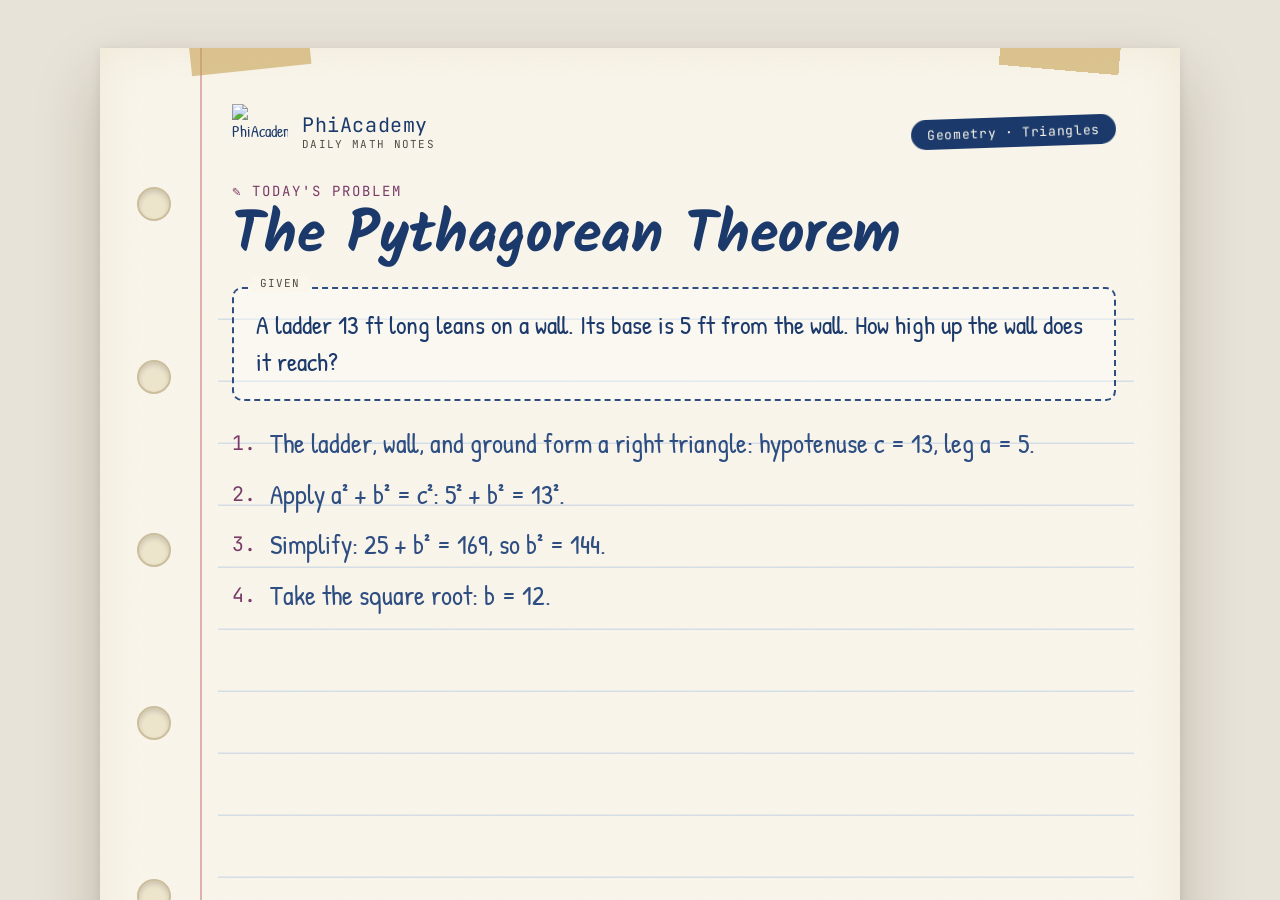
==== example-output.html @ 8d9c0b62 "Add files via upload" ====
<!DOCTYPE html>
<html lang="en">
<head>
<meta charset="UTF-8">
<meta name="viewport" content="width=1080, initial-scale=1.0">
<title>PhiAcademy — Example Output (Pythagorean Theorem)</title>
<!--
  This file is a fully static, hard-coded render of a finished card.
  It has no JS dependency and will never change — use it as a visual
  reference for what the generator produces, or as a fixture in tests.
-->
<link rel="preconnect" href="https://fonts.googleapis.com">
<link rel="preconnect" href="https://fonts.gstatic.com" crossorigin>
<link href="https://fonts.googleapis.com/css2?family=Kalam:wght@400;700&family=Patrick+Hand&family=JetBrains+Mono:wght@400;500;700&display=swap" rel="stylesheet">
<link rel="stylesheet" href="../style.css">
<style>
  html, body { background: #E8E3D8; }
  .stage-wrap { padding: 48px 24px; }
</style>
</head>
<body>
<div class="stage-wrap">
  <div class="card theme-plum">
    <div class="card__grain"></div>
    <div class="card__edge"></div>
    <span class="card__tape card__tape--tl"></span>
    <span class="card__tape card__tape--tr"></span>
    <div class="card__holes">
      <span></span><span></span><span></span><span></span><span></span><span></span><span></span>
    </div>
    <div class="card__margin"></div>
    <div class="card__rules"></div>

    <div class="card__content">
      <div class="card__header">
        <div class="card__brand">
          <img class="card__brand-badge" src="../assets/logos/phiacademy-logo.png" alt="PhiAcademy">
          <div class="card__brand-name">PhiAcademy<small>DAILY MATH NOTES</small></div>
        </div>
        <div class="card__tag">Geometry · Triangles</div>
      </div>

      <div class="card__eyebrow">Today's Problem</div>
      <h2 class="card__title">The Pythagorean Theorem</h2>

      <div class="card__problem">A ladder 13 ft long leans on a wall. Its base is 5 ft from the wall. How high up the wall does it reach?</div>

      <ol class="card__steps">
        <li>The ladder, wall, and ground form a right triangle: hypotenuse c = 13, leg a = 5.</li>
        <li>Apply a² + b² = c²: 5² + b² = 13².</li>
        <li>Simplify: 25 + b² = 169, so b² = 144.</li>
        <li>Take the square root: b = 12.</li>
      </ol>

      <div class="card__answer-row">
        <div style="font-family:var(--font-body); font-size:26px; flex:1;">So the ladder reaches <span class="hl">12 ft</span> up the wall</div>
        <div class="card__answer-wrap">
          <svg viewBox="0 0 100 100" preserveAspectRatio="none">
            <path d="M 6.7 51.2 Q 8.0 50.0 11.8 17.4 Q 14.0 14.0 47.3 6.1 Q 50.0 4.0 83.6 9.4 Q 86.0 12.0 92.2 46.7 Q 95.0 50.0 90.6 87.4 Q 88.0 90.0 52.7 100.0 Q 50.0 97.0 12.6 89.1 Q 10.0 86.0 6.7 51.2" />
          </svg>
          <span class="card__answer">h = 12 ft</span>
        </div>
        <div class="card__stamp">✓</div>
      </div>

      <div class="card__footer">
        <div class="card__hashtags">#geometry #pythagoreantheorem #mathclass #stem</div>
        <div class="card__pageno">
          <span class="card__handle">@phiacademy</span><br>
          <span>No. 031</span>
        </div>
      </div>
    </div>
    <div class="card__fold"></div>
  </div>
</div>
</body>
</html>
---- style.css ----
/* ==========================================================================
   PhiAcademy — Mathematics Social Card Generator
   Design system: "graded notebook page"
   Tokens live at the top. Everything else derives from them.
   ========================================================================== */

:root {
  /* ---- palette: real notebook materials, not a template default ---- */
  --paper:        #FAF6EC;   /* warm ivory notebook paper   */
  --paper-edge:   #EFE8D6;   /* shadowed paper edge         */
  --ink:          #1B3A6B;   /* navy fountain-pen ink       */
  --ink-soft:     #2E4E82;   /* lighter ink for sub-text    */
  --graphite:     #514C46;   /* pencil / secondary text     */
  --rule-blue:    #B7CCE3;   /* faint ruled lines           */
  --margin-red:   #D08E8E;   /* vertical margin rule        */
  --red-pen:      #B4302A;   /* teacher's red pen           */
  --highlighter:  #FFE066;   /* yellow highlighter marker   */
  --gold-tape:    #C49B47;   /* washi-tape / gold accent    */
  --shadow:       rgba(35, 24, 10, 0.22);
  --hole-fill:    #EDE4CC;
  --hole-edge:    #CBBE9C;

  /* ---- theme overrides (swappable per-card via .theme-*) ---- */
  --accent: var(--red-pen);
  --highlight: var(--highlighter);

  /* ---- type ---- */
  --font-display: 'Kalam', 'Segoe Print', cursive;
  --font-body: 'Patrick Hand', 'Comic Sans MS', cursive;
  --font-mono: 'JetBrains Mono', 'Courier New', monospace;

  /* ---- card geometry (Instagram portrait, native px) ---- */
  --card-w: 1080px;
  --card-h: 1350px;
}

/* Theme variants — swap the "pen" and "highlighter", keep paper constant */
.theme-navy   { --accent: #B4302A; --highlight: #FFE066; }
.theme-emerald{ --accent: #1E6E4F; --highlight: #B7EFC5; }
.theme-plum   { --accent: #7A3B69; --highlight: #F3C6E8; }

* { box-sizing: border-box; }

html, body {
  margin: 0;
  padding: 0;
  background: #E8E3D8;
  font-family: var(--font-body);
  color: var(--ink);
}

::selection { background: var(--highlighter); color: var(--ink); }

/* ==========================================================================
   App chrome (editor shell) — deliberately quiet so the card is the focus
   ========================================================================== */

.app {
  min-height: 100vh;
  display: grid;
  grid-template-columns: 380px 1fr;
}

.panel {
  background: #FFFFFF;
  border-right: 1px solid #E3E0D8;
  padding: 28px 26px 120px;
  overflow-y: auto;
  height: 100vh;
  position: sticky;
  top: 0;
}

.panel__brand {
  display: flex;
  align-items: center;
  gap: 12px;
  margin-bottom: 6px;
}

.panel__brand img { width: 40px; height: 40px; }

.panel__brand h1 {
  font-family: var(--font-mono);
  font-size: 15px;
  letter-spacing: 0.04em;
  margin: 0;
  color: var(--ink);
}

.panel__sub {
  font-size: 12.5px;
  color: var(--graphite);
  margin: 0 0 26px;
  line-height: 1.5;
}

.field { margin-bottom: 18px; }

.field label {
  display: flex;
  justify-content: space-between;
  align-items: baseline;
  font-family: var(--font-mono);
  font-size: 10.5px;
  letter-spacing: 0.06em;
  text-transform: uppercase;
  color: var(--graphite);
  margin-bottom: 6px;
}

.field label span.hint { text-transform: none; letter-spacing: 0; opacity: 0.6; }

.field input,
.field textarea,
.field select {
  width: 100%;
  font-family: var(--font-body);
  font-size: 16px;
  padding: 9px 11px;
  border: 1.5px solid #DCD6C8;
  border-radius: 6px;
  background: #FCFAF4;
  color: var(--ink);
  resize: vertical;
}

.field textarea { min-height: 74px; line-height: 1.4; }

.field input:focus,
.field textarea:focus,
.field select:focus {
  outline: none;
  border-color: var(--ink-soft);
  box-shadow: 0 0 0 3px rgba(46, 78, 130, 0.14);
}

.theme-swatches { display: flex; gap: 10px; }
.theme-swatches button {
  flex: 1;
  height: 34px;
  border-radius: 6px;
  border: 2px solid transparent;
  cursor: pointer;
  font-family: var(--font-mono);
  font-size: 10px;
}
.theme-swatches button[data-theme="navy"]    { background: #F4E3E1; color: #7a1f1f; }
.theme-swatches button[data-theme="emerald"] { background: #E0F1E7; color: #14432f; }
.theme-swatches button[data-theme="plum"]    { background: #F3E4EF; color: #5a2a4d; }
.theme-swatches button.active { border-color: var(--ink); }

.btn-row { display: flex; gap: 10px; margin-top: 22px; flex-wrap: wrap; }

button.action {
  font-family: var(--font-mono);
  font-size: 11.5px;
  letter-spacing: 0.03em;
  border: 1.5px solid var(--ink);
  background: var(--paper);
  color: var(--ink);
  padding: 10px 14px;
  border-radius: 6px;
  cursor: pointer;
  transition: transform 0.08s ease, background 0.15s ease;
}
button.action:hover { background: var(--ink); color: var(--paper); }
button.action:active { transform: scale(0.97); }
button.action.primary { background: var(--ink); color: var(--paper); }
button.action.primary:hover { background: var(--ink-soft); }

.url-out {
  margin-top: 14px;
  font-family: var(--font-mono);
  font-size: 10.5px;
  word-break: break-all;
  background: #F4F1E7;
  border: 1px dashed #CFC7AE;
  border-radius: 6px;
  padding: 10px;
  color: var(--graphite);
  max-height: 90px;
  overflow-y: auto;
}

.stage-wrap {
  height: 100vh;
  overflow: auto;
  display: flex;
  align-items: flex-start;
  justify-content: center;
  padding: 48px 24px;
}

.stage {
  transform-origin: top center;
  flex-shrink: 0;
}

/* Embed mode: automation-friendly, no chrome, card rendered at native size */
body.embed { background: var(--paper); }
body.embed .panel { display: none; }
body.embed .app { display: block; }
body.embed .stage-wrap { padding: 0; height: auto; display: block; }
body.embed .stage { transform: none !important; }

/* ==========================================================================
   THE CARD — signature component
   ========================================================================== */

.card {
  width: var(--card-w);
  height: var(--card-h);
  background: var(--paper);
  position: relative;
  overflow: hidden;
  box-shadow: 0 30px 60px var(--shadow), 0 2px 10px rgba(0,0,0,0.08);
  color: var(--ink);
}

/* subtle paper grain */
.card__grain {
  position: absolute;
  inset: 0;
  opacity: 0.05;
  mix-blend-mode: multiply;
  pointer-events: none;
  background-image: url("data:image/svg+xml,%3Csvg xmlns='http://www.w3.org/2000/svg' width='120' height='120'%3E%3Cfilter id='n'%3E%3CfeTurbulence type='fractalNoise' baseFrequency='0.9' numOctaves='2' stitchTiles='stitch'/%3E%3C/filter%3E%3Crect width='100%25' height='100%25' filter='url(%23n)'/%3E%3C/svg%3E");
}

/* shadowed edge to feel like a page lifted off a stack */
.card__edge {
  position: absolute;
  inset: 0;
  pointer-events: none;
  box-shadow: inset 0 0 46px var(--paper-edge);
}

/* ruled lines across the writable area */
.card__rules {
  position: absolute;
  top: 210px;
  left: 118px;
  right: 46px;
  bottom: 150px;
  background-image: repeating-linear-gradient(
    to bottom,
    transparent 0,
    transparent 60px,
    var(--rule-blue) 61px,
    var(--rule-blue) 62px
  );
  opacity: 0.55;
  pointer-events: none;
}

/* red vertical margin rule */
.card__margin {
  position: absolute;
  top: 0;
  bottom: 0;
  left: 100px;
  width: 2px;
  background: var(--margin-red);
  opacity: 0.65;
}

/* spiral-bound holes down the left edge */
.card__holes {
  position: absolute;
  top: 0;
  bottom: 0;
  left: 34px;
  width: 40px;
  display: flex;
  flex-direction: column;
  justify-content: space-evenly;
  align-items: center;
  pointer-events: none;
}
.card__holes span {
  width: 34px;
  height: 34px;
  border-radius: 50%;
  background: var(--hole-fill);
  border: 2px solid var(--hole-edge);
  box-shadow: inset 0 3px 5px rgba(0,0,0,0.14);
}

/* dog-ear fold, bottom right */
.card__fold {
  position: absolute;
  right: 0;
  bottom: 0;
  width: 74px;
  height: 74px;
  background: linear-gradient(135deg, transparent 49%, var(--paper-edge) 50%);
  box-shadow: -3px -3px 10px rgba(0,0,0,0.06);
}

/* ---- content layer ---- */
.card__content {
  position: relative;
  z-index: 2;
  height: 100%;
  padding: 56px 64px 48px 132px;
  display: flex;
  flex-direction: column;
}

.card__header {
  display: flex;
  align-items: center;
  justify-content: space-between;
  margin-bottom: 22px;
}

.card__brand {
  display: flex;
  align-items: center;
  gap: 14px;
}

.card__brand-badge {
  width: 56px;
  height: 56px;
  flex-shrink: 0;
}

.card__brand-name {
  font-family: var(--font-mono);
  font-size: 20px;
  letter-spacing: 0.03em;
  color: var(--ink);
  line-height: 1.1;
}

.card__brand-name small {
  display: block;
  font-size: 11px;
  color: var(--graphite);
  letter-spacing: 0.12em;
  margin-top: 2px;
}

.card__tag {
  font-family: var(--font-mono);
  font-size: 13px;
  letter-spacing: 0.05em;
  color: var(--paper);
  background: var(--ink);
  padding: 7px 16px 6px;
  border-radius: 20px;
  transform: rotate(-2deg);
  white-space: nowrap;
}

.card__eyebrow {
  font-family: var(--font-mono);
  font-size: 14px;
  letter-spacing: 0.14em;
  color: var(--accent);
  text-transform: uppercase;
  margin-bottom: 6px;
}
.card__eyebrow::before { content: "✎ "; }

.card__title {
  font-family: var(--font-display);
  font-weight: 700;
  font-size: 58px;
  line-height: 1.06;
  color: var(--ink);
  margin: 0 0 20px;
  max-width: 95%;
}

.card__problem {
  border: 2px dashed var(--ink-soft);
  border-radius: 10px;
  padding: 18px 22px;
  font-family: var(--font-body);
  font-size: 26px;
  line-height: 1.42;
  color: var(--ink);
  background: rgba(255,255,255,0.35);
  margin-bottom: 22px;
  position: relative;
}
.card__problem::before {
  content: "GIVEN";
  position: absolute;
  top: -13px;
  left: 18px;
  background: var(--paper);
  padding: 0 8px;
  font-family: var(--font-mono);
  font-size: 11px;
  letter-spacing: 0.1em;
  color: var(--graphite);
}

.card__steps {
  list-style: none;
  margin: 0 0 20px;
  padding: 0;
  font-family: var(--font-body);
  font-size: 27px;
  line-height: 1.5;
  color: var(--ink-soft);
  flex: 1;
}

.card__steps li {
  display: flex;
  gap: 14px;
  margin-bottom: 10px;
}

.card__steps li::before {
  content: counter(step) ".";
  counter-increment: step;
  font-family: var(--font-mono);
  color: var(--accent);
  font-size: 20px;
  padding-top: 5px;
  flex-shrink: 0;
}

.card__steps { counter-reset: step; }

/* highlighter-marker effect on inline key phrases */
.hl {
  position: relative;
  white-space: nowrap;
  padding: 0 2px;
}
.hl::before {
  content: "";
  position: absolute;
  left: -5px;
  right: -5px;
  top: 14%;
  bottom: 6%;
  background: var(--highlight);
  transform: rotate(-1.1deg);
  z-index: -1;
  mix-blend-mode: multiply;
  border-radius: 3px 9px 4px 10px / 8px 4px 9px 3px;
  opacity: 0.9;
}

.card__answer-row {
  display: flex;
  align-items: center;
  gap: 22px;
  margin-top: auto;
}

.card__answer-wrap {
  position: relative;
  display: inline-flex;
  padding: 10px 26px;
}

.card__answer-wrap svg {
  position: absolute;
  inset: -16px;
  width: calc(100% + 32px);
  height: calc(100% + 32px);
  overflow: visible;
}
.card__answer-wrap svg path {
  fill: none;
  stroke: var(--accent);
  stroke-width: 4;
  stroke-linecap: round;
}

.card__answer {
  font-family: var(--font-display);
  font-weight: 700;
  font-size: 40px;
  color: var(--ink);
  position: relative;
  z-index: 1;
}

.card__stamp {
  font-family: var(--font-display);
  font-size: 30px;
  color: var(--accent);
  border: 3px solid var(--accent);
  border-radius: 50%;
  width: 84px;
  height: 84px;
  display: flex;
  align-items: center;
  justify-content: center;
  transform: rotate(-9deg);
  opacity: 0.92;
  flex-shrink: 0;
}

.card__footer {
  margin-top: 28px;
  padding-top: 16px;
  border-top: 2px solid var(--rule-blue);
  display: flex;
  justify-content: space-between;
  align-items: flex-end;
  font-family: var(--font-mono);
  font-size: 15px;
  color: var(--graphite);
}

.card__hashtags { max-width: 70%; line-height: 1.6; }
.card__handle { color: var(--ink); font-weight: bold; }
.card__pageno { text-align: right; white-space: nowrap; }

/* washi tape accents on the corners */
.card__tape {
  position: absolute;
  width: 120px;
  height: 34px;
  background: var(--gold-tape);
  opacity: 0.55;
  z-index: 3;
}
.card__tape--tl { top: -12px; left: 90px; transform: rotate(-6deg); }
.card__tape--tr { top: -12px; right: 60px; transform: rotate(5deg); }

/* ==========================================================================
   Responsive editor chrome
   ========================================================================== */
@media (max-width: 900px) {
  .app { grid-template-columns: 1fr; }
  .panel { position: relative; height: auto; border-right: none; border-bottom: 1px solid #E3E0D8; }
  .stage-wrap { height: auto; padding: 28px 12px 60px; }
}

/* Respect reduced motion */
@media (prefers-reduced-motion: reduce) {
  * { transition: none !important; }
}

:focus-visible { outline: 3px solid var(--ink-soft); outline-offset: 2px; }
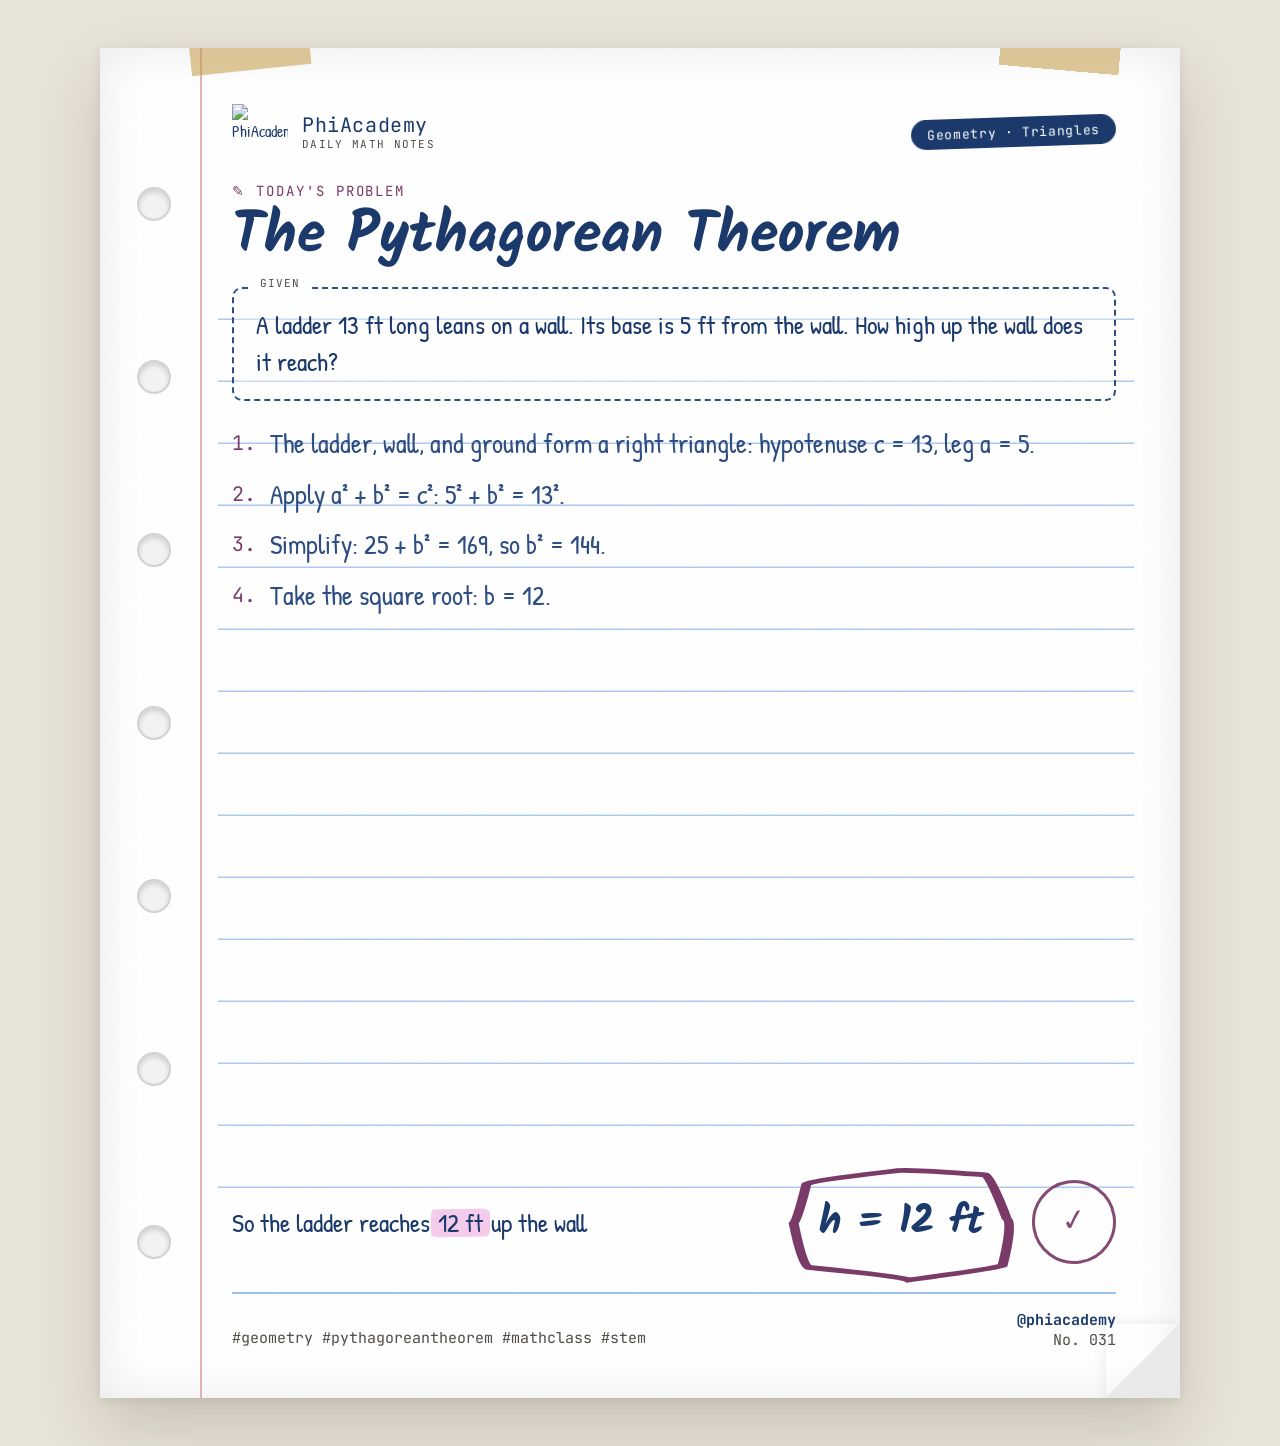
==== commit 52bcd89d: "Update example-output.html" ====
--- a/example-output.html
+++ b/example-output.html
@@ -12,7 +12,7 @@
 <link rel="preconnect" href="https://fonts.googleapis.com">
 <link rel="preconnect" href="https://fonts.gstatic.com" crossorigin>
 <link href="https://fonts.googleapis.com/css2?family=Kalam:wght@400;700&family=Patrick+Hand&family=JetBrains+Mono:wght@400;500;700&display=swap" rel="stylesheet">
-<link rel="stylesheet" href="../style.css">
+<link rel="stylesheet" href="style.css">
 <style>
   html, body { background: #E8E3D8; }
   .stage-wrap { padding: 48px 24px; }
--- a/style.css
+++ b/style.css
@@ -6,19 +6,19 @@
 
 :root {
   /* ---- palette: real notebook materials, not a template default ---- */
-  --paper:        #FAF6EC;   /* warm ivory notebook paper   */
-  --paper-edge:   #EFE8D6;   /* shadowed paper edge         */
+  --paper:        #FFFFFF;   /* clean white notebook paper  */
+  --paper-edge:   #E9E9E9;   /* shadowed paper edge         */
   --ink:          #1B3A6B;   /* navy fountain-pen ink       */
   --ink-soft:     #2E4E82;   /* lighter ink for sub-text    */
   --graphite:     #514C46;   /* pencil / secondary text     */
-  --rule-blue:    #B7CCE3;   /* faint ruled lines           */
+  --rule-blue:    #9DC1EA;   /* clear blue ruled lines      */
   --margin-red:   #D08E8E;   /* vertical margin rule        */
   --red-pen:      #B4302A;   /* teacher's red pen           */
   --highlighter:  #FFE066;   /* yellow highlighter marker   */
   --gold-tape:    #C49B47;   /* washi-tape / gold accent    */
-  --shadow:       rgba(35, 24, 10, 0.22);
-  --hole-fill:    #EDE4CC;
-  --hole-edge:    #CBBE9C;
+  --shadow:       rgba(35, 24, 10, 0.16);
+  --hole-fill:    #F2F2F2;
+  --hole-edge:    #D2D2D2;
 
   /* ---- theme overrides (swappable per-card via .theme-*) ---- */
   --accent: var(--red-pen);
@@ -57,137 +57,12 @@
 
 .app {
   min-height: 100vh;
-  display: grid;
-  grid-template-columns: 380px 1fr;
-}
-
-.panel {
-  background: #FFFFFF;
-  border-right: 1px solid #E3E0D8;
-  padding: 28px 26px 120px;
-  overflow-y: auto;
-  height: 100vh;
-  position: sticky;
-  top: 0;
-}
-
-.panel__brand {
-  display: flex;
-  align-items: center;
-  gap: 12px;
-  margin-bottom: 6px;
-}
-
-.panel__brand img { width: 40px; height: 40px; }
-
-.panel__brand h1 {
-  font-family: var(--font-mono);
-  font-size: 15px;
-  letter-spacing: 0.04em;
-  margin: 0;
-  color: var(--ink);
-}
-
-.panel__sub {
-  font-size: 12.5px;
-  color: var(--graphite);
-  margin: 0 0 26px;
-  line-height: 1.5;
-}
-
-.field { margin-bottom: 18px; }
-
-.field label {
-  display: flex;
-  justify-content: space-between;
-  align-items: baseline;
-  font-family: var(--font-mono);
-  font-size: 10.5px;
-  letter-spacing: 0.06em;
-  text-transform: uppercase;
-  color: var(--graphite);
-  margin-bottom: 6px;
-}
-
-.field label span.hint { text-transform: none; letter-spacing: 0; opacity: 0.6; }
-
-.field input,
-.field textarea,
-.field select {
-  width: 100%;
-  font-family: var(--font-body);
-  font-size: 16px;
-  padding: 9px 11px;
-  border: 1.5px solid #DCD6C8;
-  border-radius: 6px;
-  background: #FCFAF4;
-  color: var(--ink);
-  resize: vertical;
-}
-
-.field textarea { min-height: 74px; line-height: 1.4; }
-
-.field input:focus,
-.field textarea:focus,
-.field select:focus {
-  outline: none;
-  border-color: var(--ink-soft);
-  box-shadow: 0 0 0 3px rgba(46, 78, 130, 0.14);
-}
-
-.theme-swatches { display: flex; gap: 10px; }
-.theme-swatches button {
-  flex: 1;
-  height: 34px;
-  border-radius: 6px;
-  border: 2px solid transparent;
-  cursor: pointer;
-  font-family: var(--font-mono);
-  font-size: 10px;
-}
-.theme-swatches button[data-theme="navy"]    { background: #F4E3E1; color: #7a1f1f; }
-.theme-swatches button[data-theme="emerald"] { background: #E0F1E7; color: #14432f; }
-.theme-swatches button[data-theme="plum"]    { background: #F3E4EF; color: #5a2a4d; }
-.theme-swatches button.active { border-color: var(--ink); }
-
-.btn-row { display: flex; gap: 10px; margin-top: 22px; flex-wrap: wrap; }
-
-button.action {
-  font-family: var(--font-mono);
-  font-size: 11.5px;
-  letter-spacing: 0.03em;
-  border: 1.5px solid var(--ink);
-  background: var(--paper);
-  color: var(--ink);
-  padding: 10px 14px;
-  border-radius: 6px;
-  cursor: pointer;
-  transition: transform 0.08s ease, background 0.15s ease;
-}
-button.action:hover { background: var(--ink); color: var(--paper); }
-button.action:active { transform: scale(0.97); }
-button.action.primary { background: var(--ink); color: var(--paper); }
-button.action.primary:hover { background: var(--ink-soft); }
-
-.url-out {
-  margin-top: 14px;
-  font-family: var(--font-mono);
-  font-size: 10.5px;
-  word-break: break-all;
-  background: #F4F1E7;
-  border: 1px dashed #CFC7AE;
-  border-radius: 6px;
-  padding: 10px;
-  color: var(--graphite);
-  max-height: 90px;
-  overflow-y: auto;
 }
 
 .stage-wrap {
-  height: 100vh;
-  overflow: auto;
-  display: flex;
-  align-items: flex-start;
+  min-height: 100vh;
+  display: flex;
+  align-items: center;
   justify-content: center;
   padding: 48px 24px;
 }
@@ -199,9 +74,7 @@
 
 /* Embed mode: automation-friendly, no chrome, card rendered at native size */
 body.embed { background: var(--paper); }
-body.embed .panel { display: none; }
-body.embed .app { display: block; }
-body.embed .stage-wrap { padding: 0; height: auto; display: block; }
+body.embed .stage-wrap { padding: 0; height: auto; min-height: 0; display: block; }
 body.embed .stage { transform: none !important; }
 
 /* ==========================================================================
@@ -222,7 +95,7 @@
 .card__grain {
   position: absolute;
   inset: 0;
-  opacity: 0.05;
+  opacity: 0.03;
   mix-blend-mode: multiply;
   pointer-events: none;
   background-image: url("data:image/svg+xml,%3Csvg xmlns='http://www.w3.org/2000/svg' width='120' height='120'%3E%3Cfilter id='n'%3E%3CfeTurbulence type='fractalNoise' baseFrequency='0.9' numOctaves='2' stitchTiles='stitch'/%3E%3C/filter%3E%3Crect width='100%25' height='100%25' filter='url(%23n)'/%3E%3C/svg%3E");
@@ -250,7 +123,7 @@
     var(--rule-blue) 61px,
     var(--rule-blue) 62px
   );
-  opacity: 0.55;
+  opacity: 0.85;
   pointer-events: none;
 }
 
@@ -534,9 +407,7 @@
    Responsive editor chrome
    ========================================================================== */
 @media (max-width: 900px) {
-  .app { grid-template-columns: 1fr; }
-  .panel { position: relative; height: auto; border-right: none; border-bottom: 1px solid #E3E0D8; }
-  .stage-wrap { height: auto; padding: 28px 12px 60px; }
+  .stage-wrap { min-height: auto; padding: 28px 12px 60px; }
 }
 
 /* Respect reduced motion */
